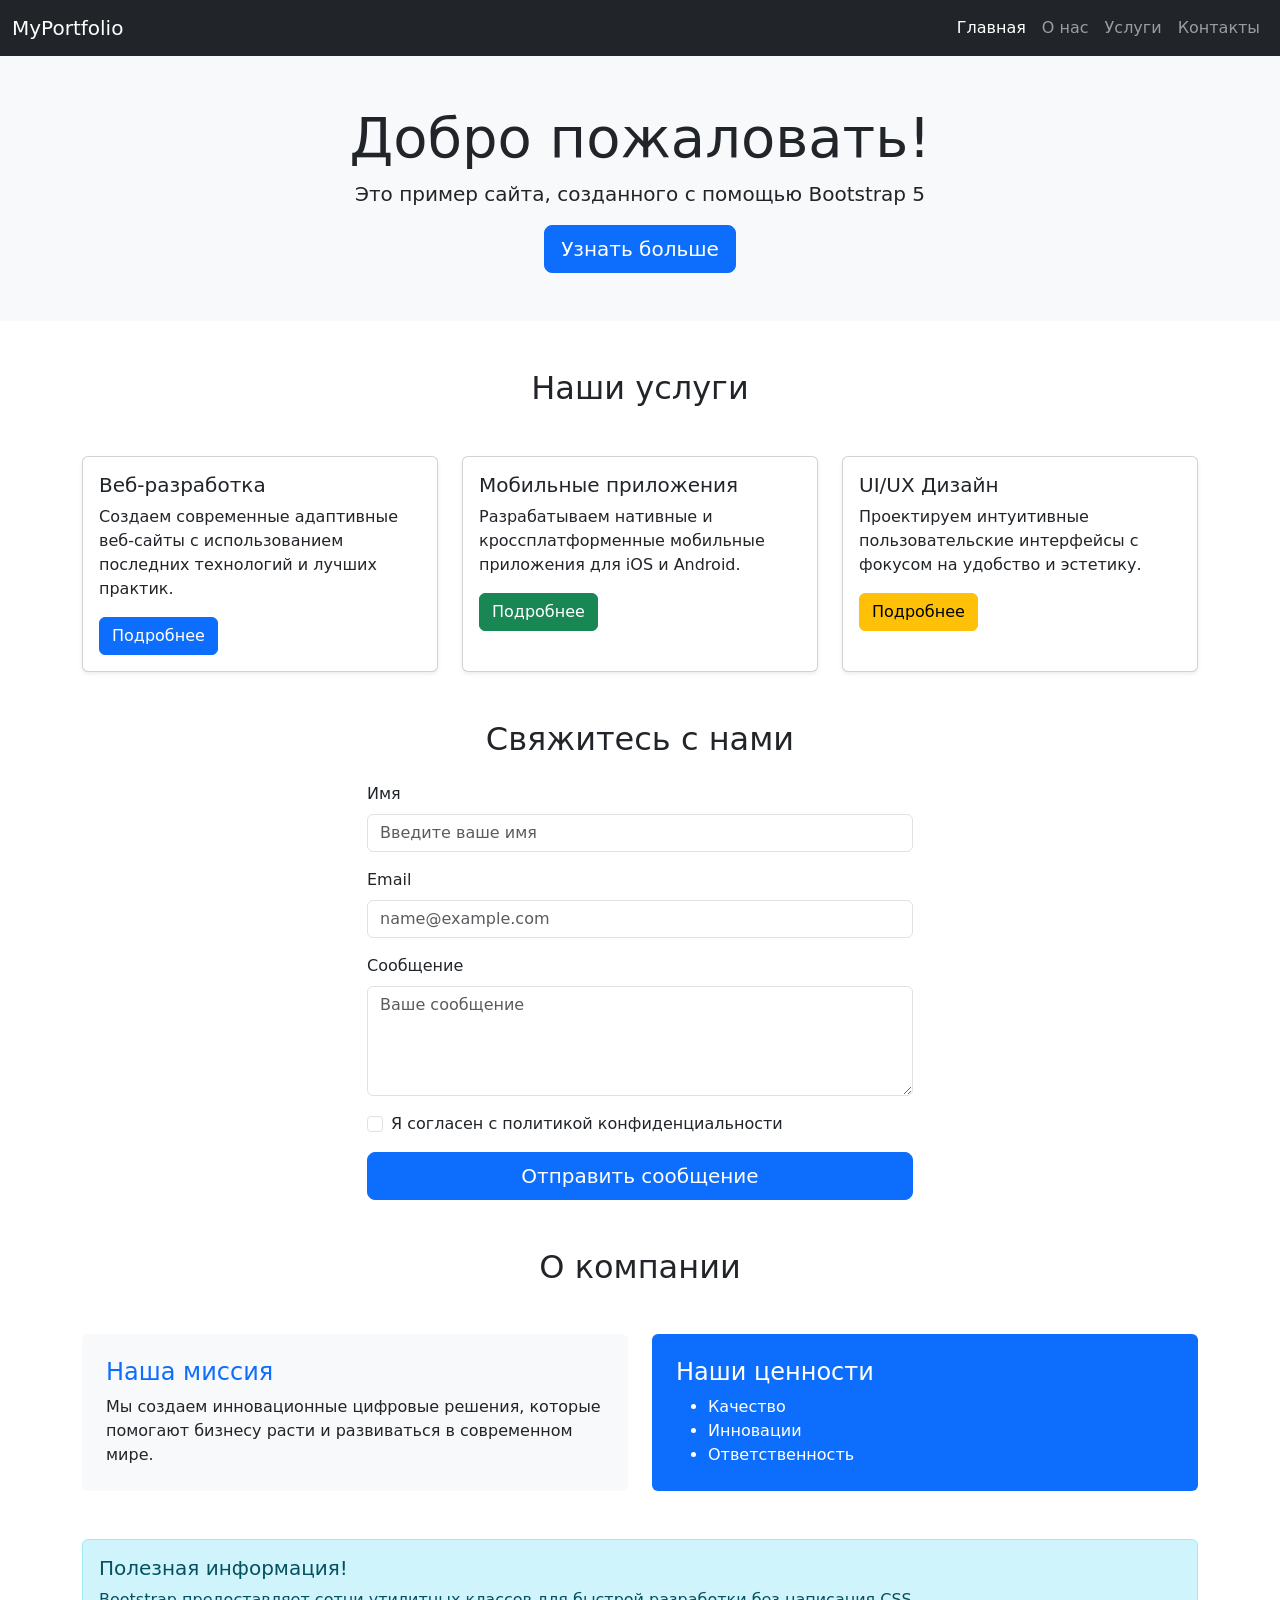
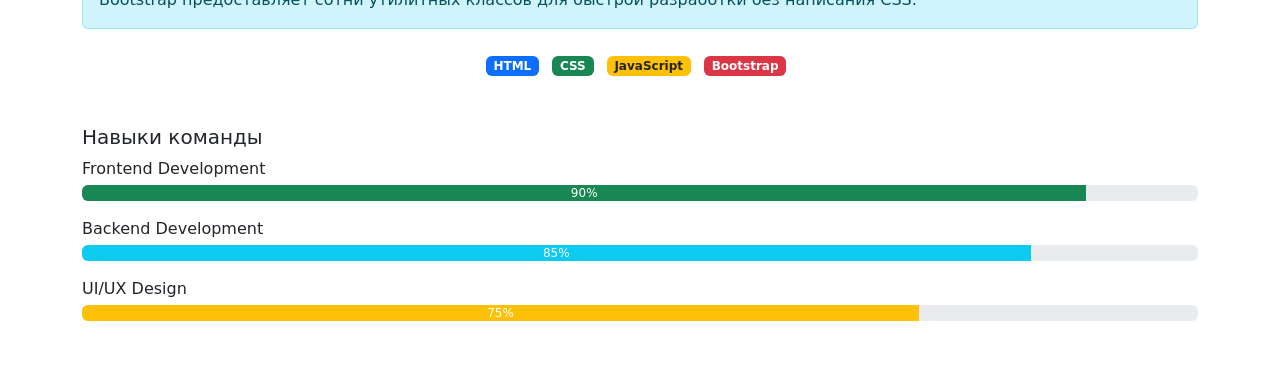
==== index.html @ 02b5f394 "Step 7: Bootstrap utility classes" ====
<!DOCTYPE html>
<html lang="ru">

<head>
    <meta charset="UTF-8">
    <meta name="viewport" content="width=device-width, initial-scale=1.0">
    <title>Bootstrap LAB - Abdulin</title>
    <!-- Bootstrap CSS-->
    <link href="https://cdn.jsdelivr.net/npm/bootstrap@5.3.8/dist/css/bootstrap.min.css" rel="stylesheet"
        integrity="sha384-sRIl4kxILFvY47J16cr9ZwB07vP4J8+LH7qKQnuqkuIAvNWLzeN8tE5YBujZqJLB" crossorigin="anonymous" />
    <link rel="stylesheet" href="custom.css" />
</head>

<body>
    <!-- Bootstrap Bundle with Popper-->
    <script src="https://cdn.jsdelivr.net/npm/bootstrap@5.3.8/dist/js/bootstrap.bundle.min.js"
        integrity="sha384-FKyoEForCGlyvwx9Hj09JcYn3nv7wiPVlz7YYwJrWVcXK/BmnVDxM+D2scQbITxI"
        crossorigin="anonymous"></script>
    <!-- Навигационная панель -->
    <nav class="navbar navbar-expand-lg navbar-dark bg-dark">
        <div class="container-fluid">
            <a class="navbar-brand" href="#">MyPortfolio</a>
            <!-- Кнопка для мобильного меню -->
            <button class="navbar-toggler" type="button" data-bs-toggle="collapse" data-bs-target="#navbarNav"
                aria-controls="navbarNav" aria-expanded="false" aria-label="Toggle navigation">
                <span class="navbar-toggler-icon"></span>
            </button>
            <!-- Пункты меню -->
            <div class="collapse navbar-collapse" id="navbarNav">
                <ul class="navbar-nav ms-auto">
                    <li class="nav-item">
                        <a class="nav-link active" href="#home">Главная</a>
                    </li>
                    <li class="nav-item">
                        <a class="nav-link" href="#about">О нас</a>
                    </li>
                    <li class="nav-item">
                        <a class="nav-link" href="#services">Услуги</a>
                    </li>
                    <li class="nav-item">
                        <a class="nav-link" href="#contact">Контакты</a>
                    </li>
                </ul>
            </div>
        </div>
    </nav>
    <!-- Hero секция -->
    <div class="container-fluid bg-light py-5" id="home">
        <div class="container text-center">
            <h1 class="display-4">Добро пожаловать!</h1>
            <p class="lead">Это пример сайта, созданного с помощью Bootstrap 5</p>
            <button class="btn btn-primary btn-lg">Узнать больше</button>
        </div>
    </div>
    <!-- Секция с карточками -->
    <div class="container my-5" id="services">
        <h2 class="text-center mb-5">Наши услуги</h2>
        <div class="row g-4">
            <!-- Карточка 1 -->
            <div class="col-12 col-md-6 col-lg-4">
                <div class="card h-100 shadow-sm">
                    <div class="card-body">
                        <h5 class="card-title">Веб-разработка</h5>
                        <p class="card-text">
                            Создаем современные адаптивные веб-сайты с использованием
                            последних технологий и лучших практик.
                        </p>
                        <a href="#" class="btn btn-primary">Подробнее</a>
                    </div>
                </div>
            </div>
            <!-- Карточка 2 -->
            <div class="col-12 col-md-6 col-lg-4">
                <div class="card h-100 shadow-sm">
                    <div class="card-body">
                        <h5 class="card-title">Мобильные приложения</h5>
                        <p class="card-text">
                            Разрабатываем нативные и кроссплатформенные мобильные приложения
                            для iOS и Android.
                        </p>
                        <a href="#" class="btn btn-success">Подробнее</a>
                    </div>
                </div>
            </div>
            <!-- Карточка 3 -->
            <div class="col-12 col-md-6 col-lg-4">
                <div class="card h-100 shadow-sm">
                    <div class="card-body">
                        <h5 class="card-title">UI/UX Дизайн</h5>
                        <p class="card-text">
                            Проектируем интуитивные пользовательские интерфейсы с фокусом на
                            удобство и эстетику.
                        </p>
                        <a href="#" class="btn btn-warning">Подробнее</a>
                    </div>
                </div>
            </div>
        </div>
    </div>
    <!-- формы для валидацией и адаптивностью-->
    <!-- Секция с формой -->
    <div class="container my-5" id="contact">
        <div class="row justify-content-center">
            <div class="col-lg-6">
                <h2 class="text-center mb-4">Свяжитесь с нами</h2>
                <form id="contactForm" class="needs-validation" novalidate>
                    <!-- Имя -->
                    <div class="mb-3">
                        <label for="name" class="form-label">Имя</label>
                        <input type="text" class="form-control" id="name" placeholder="Введите ваше имя" required
                            </body>

                        <div class="invalid-feedback">Пожалуйста, введите ваше имя</div>
                    </div>
                    <!-- Email -->
                    <div class="mb-3">
                        <label for="email" class="form-label">Email</label>
                        <input type="email" class="form-control" id="email" placeholder="name@example.com" required />
                        <div class="invalid-feedback">
                            Пожалуйста, введите корректный email
                        </div>
                    </div>
                    <!-- Сообщение -->
                    <div class="mb-3">
                        <label for="message" class="form-label">Сообщение</label>
                        <textarea class="form-control" id="message" rows="4" placeholder="Ваше сообщение"
                            required></textarea>
                        <div class="invalid-feedback">Пожалуйста, введите сообщение</div>
                    </div>
                    <!-- Checkbox -->
                    <div class="mb-3 form-check">
                        <input type="checkbox" class="form-check-input" id="agree" required />
                        <label class="form-check-label" for="agree">
                            Я согласен с политикой конфиденциальности
                        </label>
                        <div class="invalid-feedback">
                            Вы должны согласиться с условиями
                        </div>
                    </div>
                    <!-- Кнопка отправки -->
                    <div class="d-grid">
                        <button type="submit" class="btn btn-primary btn-lg">
                            Отправить сообщение
                        </button>
                    </div>
                </form>
            </div>
        </div>
    </div>
    <script>
        // Валидация формы Bootstrap
        (function () {
            "use strict";
            const form = document.getElementById("contactForm");
            form.addEventListener(
                "submit",
                function (event) {
                    if (!form.checkValidity()) {
                        event.preventDefault();
                        event.stopPropagation();
                    } else {
                        event.preventDefault();
                        alert("Форма успешно отправлена!");
                        form.reset();
                        form.classList.remove("was-validated");
                    }
                    form.classList.add("was-validated");
                },
                false
            );
        })();
    </script>
    <!-- Секция утилитных классов -->
    <div class="container my-5" id="about">
        <h2 class="text-center mb-5">О компании</h2>
        <!-- Отступы и выравнивание -->
        <div class="row">
            <div class="col-md-6 mb-4">
                <div class="p-4 bg-light rounded">
                    <h4 class="text-primary">Наша миссия</h4>
                    <p class="mb-0">
                        Мы создаем инновационные цифровые решения, которые помогают
                        бизнесу расти и развиваться в современном мире.
                    </p>
                </div>
            </div>
            <div class="col-md-6 mb-4">
                <div class="p-4 bg-primary text-white rounded">
                    <h4>Наши ценности</h4>
                    <ul class="mb-0">
                        <li>Качество</li>
                        <li>Инновации</li>
                        <li>Ответственность</li>
                    </ul>
                </div>
            </div>
        </div>
        <!-- Примеры утилитных классов -->
        <div class="alert alert-info mt-4" role="alert">
            <h5 class="alert-heading">Полезная информация!</h5>
            <p class="mb-0">
                Bootstrap предоставляет сотни утилитных классов для быстрой разработки
                без написания CSS.
            </p>
        </div>
        <!-- Бейджи и кнопки -->
        <div class="text-center mt-4">
            <span class="badge bg-primary me-2">HTML</span>
            <span class="badge bg-success me-2">CSS</span>
            <span class="badge bg-warning text-dark me-2">JavaScript</span>
            <span class="badge bg-danger me-2">Bootstrap</span>
        </div>
        <!-- Прогресс-бары -->
        <div class="mt-5">
            <h5>Навыки команды</h5>
            <div class="mb-3">
                <label class="mb-1">Frontend Development</label>
                <div class="progress">
                    <div class="progress-bar bg-success" role="progressbar" style="width: 90%" aria-valuenow="90"
                        aria-valuemin="0" aria-valuemax="100">
                        90%
                    </div>
                </div>
            </div>
            <div class="mb-3">
                <label class="mb-1">Backend Development</label>
                <div class="progress">
                    <div class="progress-bar bg-info" role="progressbar" style="width: 85%" aria-valuenow="85"
                        aria-valuemin="0" aria-valuemax="100">
                        85%
                    </div>
                </div>
            </div>
            <div class="mb-3">
                <label class="mb-1">UI/UX Design</label>
                <div class="progress">
                    <div class="progress-bar bg-warning" role="progressbar" style="width: 75%" aria-valuenow="75"
                        aria-valuemin="0" aria-valuemax="100">
                        75%
                    </div>
                </div>
            </div>
        </div>
    </div>
</body>

</html>
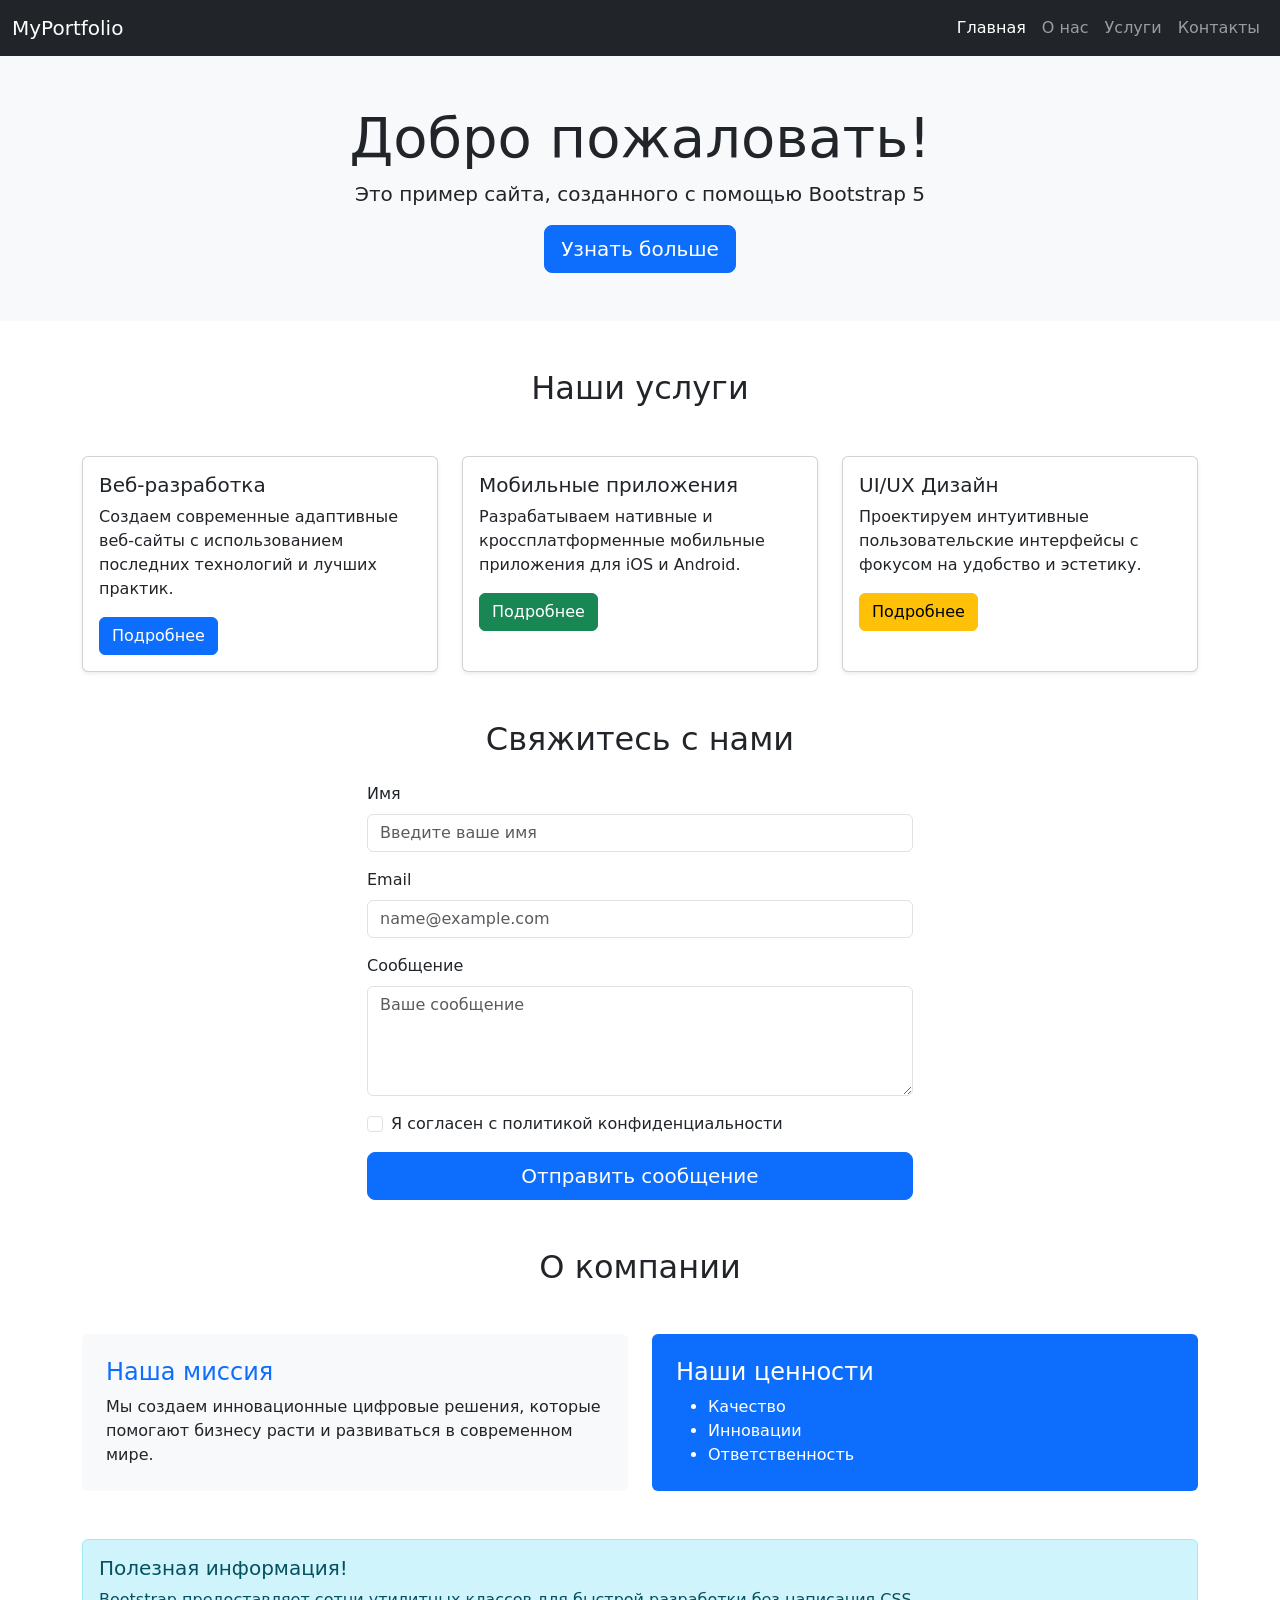
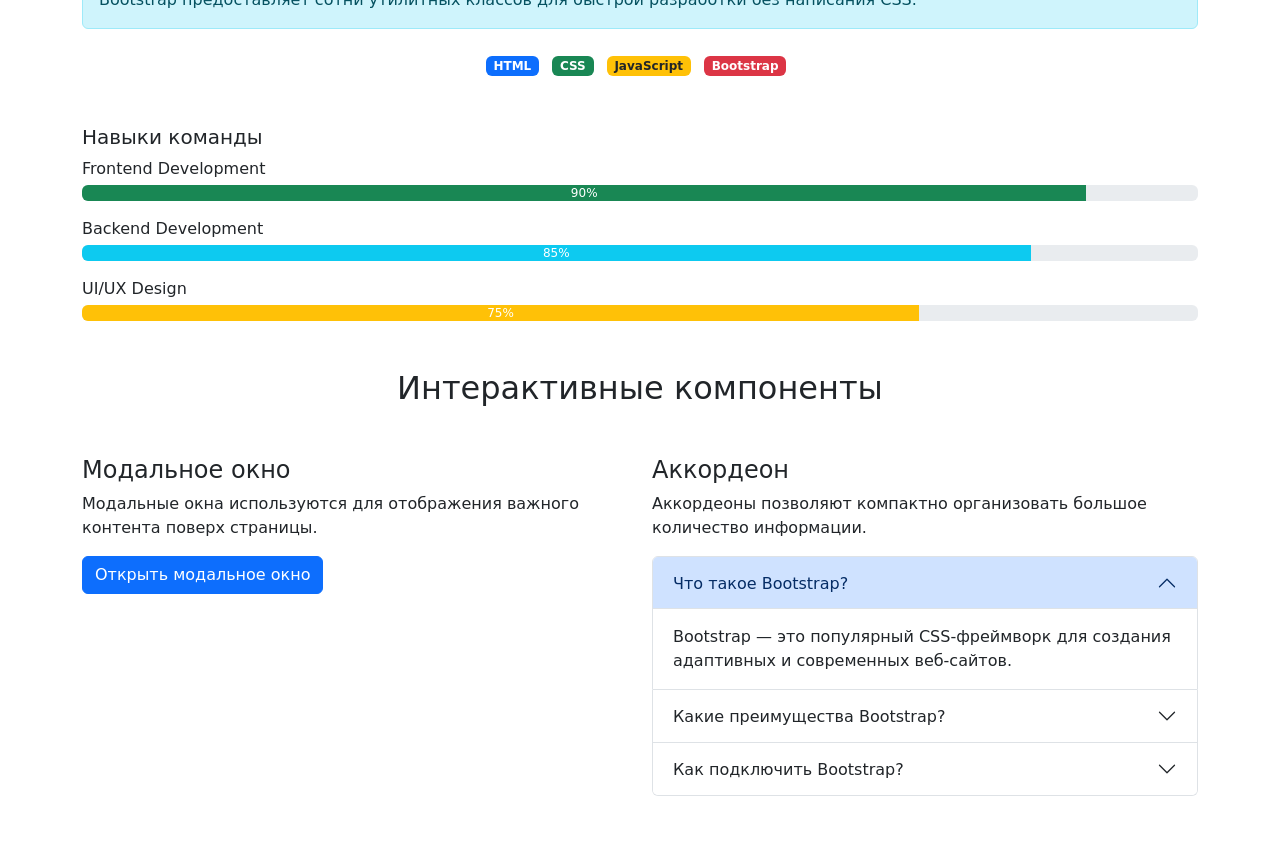
==== commit 86b6b4f3: "Step 8: Bootstrap modal and accordion" ====
--- a/index.html
+++ b/index.html
@@ -170,6 +170,9 @@
             );
         })();
     </script>
+
+    <!--Шаг 7-->
+
     <!-- Секция утилитных классов -->
     <div class="container my-5" id="about">
         <h2 class="text-center mb-5">О компании</h2>
@@ -242,6 +245,111 @@
             </div>
         </div>
     </div>
+
+    <!--Шаг 8-->
+
+    <!-- Секция с модальным окном и аккордеоном -->
+    <div class="container my-5">
+        <h2 class="text-center mb-5">Интерактивные компоненты</h2>
+        <div class="row">
+            <!-- Модальное окно -->
+            <div class="col-md-6 mb-4">
+                <h4>Модальное окно</h4>
+                <p>
+                    Модальные окна используются для отображения важного контента поверх
+                    страницы.
+                </p>
+                <!-- Кнопка открытия модального окна -->
+                <button type="button" class="btn btn-primary" data-bs-toggle="modal" data-bs-target="#exampleModal">
+                    Открыть модальное окно
+                </button>
+                <!-- Само модальное окно -->
+                <div class="modal fade" id="exampleModal" tabindex="-1" aria-labelledby="exampleModalLabel"
+                    aria-hidden="true">
+                    <div class="modal-dialog modal-dialog-centered">
+                        <div class="modal-content">
+                            <div class="modal-header">
+                                <h5 class="modal-title" id="exampleModalLabel">
+                                    Добро пожаловать!
+                                </h5>
+                                <button type="button" class="btn-close" data-bs-dismiss="modal"
+                                    aria-label="Close"></button>
+                            </div>
+                            <div class="modal-body">
+                                Это пример модального окна Bootstrap. Здесь может быть любой
+                                контент: текст, формы, изображения.
+                            </div>
+                            <div class="modal-footer">
+                                <button type="button" class="btn btn-secondary" data-bs-dismiss="modal">
+                                    Закрыть
+                                </button>
+                                <button type="button" class="btn btn-primary">
+                                    Сохранить изменения
+                                </button>
+                            </div>
+                        </div>
+                    </div>
+                </div>
+            </div>
+            <!-- Аккордеон -->
+            <div class="col-md-6 mb-4">
+                <h4>Аккордеон</h4>
+                <p>
+                    Аккордеоны позволяют компактно организовать большое количество информации.
+                </p>
+                <div class="accordion" id="accordionExample">
+                    <!-- Элемент 1 -->
+                    <div class="accordion-item">
+                        <h2 class="accordion-header" id="headingOne">
+                            <button class="accordion-button" type="button" data-bs-toggle="collapse"
+                                data-bs-target="#collapseOne" aria-expanded="true" aria-controls="collapseOne">
+                                Что такое Bootstrap?
+                            </button>
+                        </h2>
+                        <div id="collapseOne" class="accordion-collapse collapse show" aria-labelledby="headingOne"
+                            data-bs-parent="#accordionExample">
+                            <div class="accordion-body">
+                                Bootstrap — это популярный CSS-фреймворк для создания
+                                адаптивных и современных веб-сайтов.
+                            </div>
+                        </div>
+                    </div>
+                    <!-- Элемент 2 -->
+                    <div class="accordion-item">
+                        <h2 class="accordion-header" id="headingTwo">
+                            <button class="accordion-button collapsed" type="button" data-bs-toggle="collapse"
+                                data-bs-target="#collapseTwo" aria-expanded="false" aria-controls="collapseTwo">
+                                Какие преимущества Bootstrap?
+                            </button>
+                        </h2>
+                        <div id="collapseTwo" class="accordion-collapse collapse" aria-labelledby="headingTwo"
+                            data-bs-parent="#accordionExample">
+                            <div class="accordion-body">
+                                Быстрая разработка, готовые компоненты, адаптивность,
+                                кроссбраузерность и большое сообщество разработчиков.
+                            </div>
+                        </div>
+                    </div>
+                    <!-- Элемент 3 -->
+                    <div class="accordion-item">
+                        <h2 class="accordion-header" id="headingThree">
+                            <button class="accordion-button collapsed" type="button" data-bs-toggle="collapse"
+                                data-bs-target="#collapseThree" aria-expanded="false" aria-controls="collapseThree">
+                                Как подключить Bootstrap?
+                            </button>
+                        </h2>
+                        <div id="collapseThree" class="accordion-collapse collapse" aria-labelledby="headingThree"
+                            data-bs-parent="#accordionExample">
+                            <div class="accordion-body">
+                                Bootstrap можно подключить через CDN (быстро) или установить
+                                локально через npm (для продакшн-проектов).
+                            </div>
+                        </div>
+                    </div>
+                </div>
+            </div>
+        </div>
+    </div>
 </body>
 
 </html>
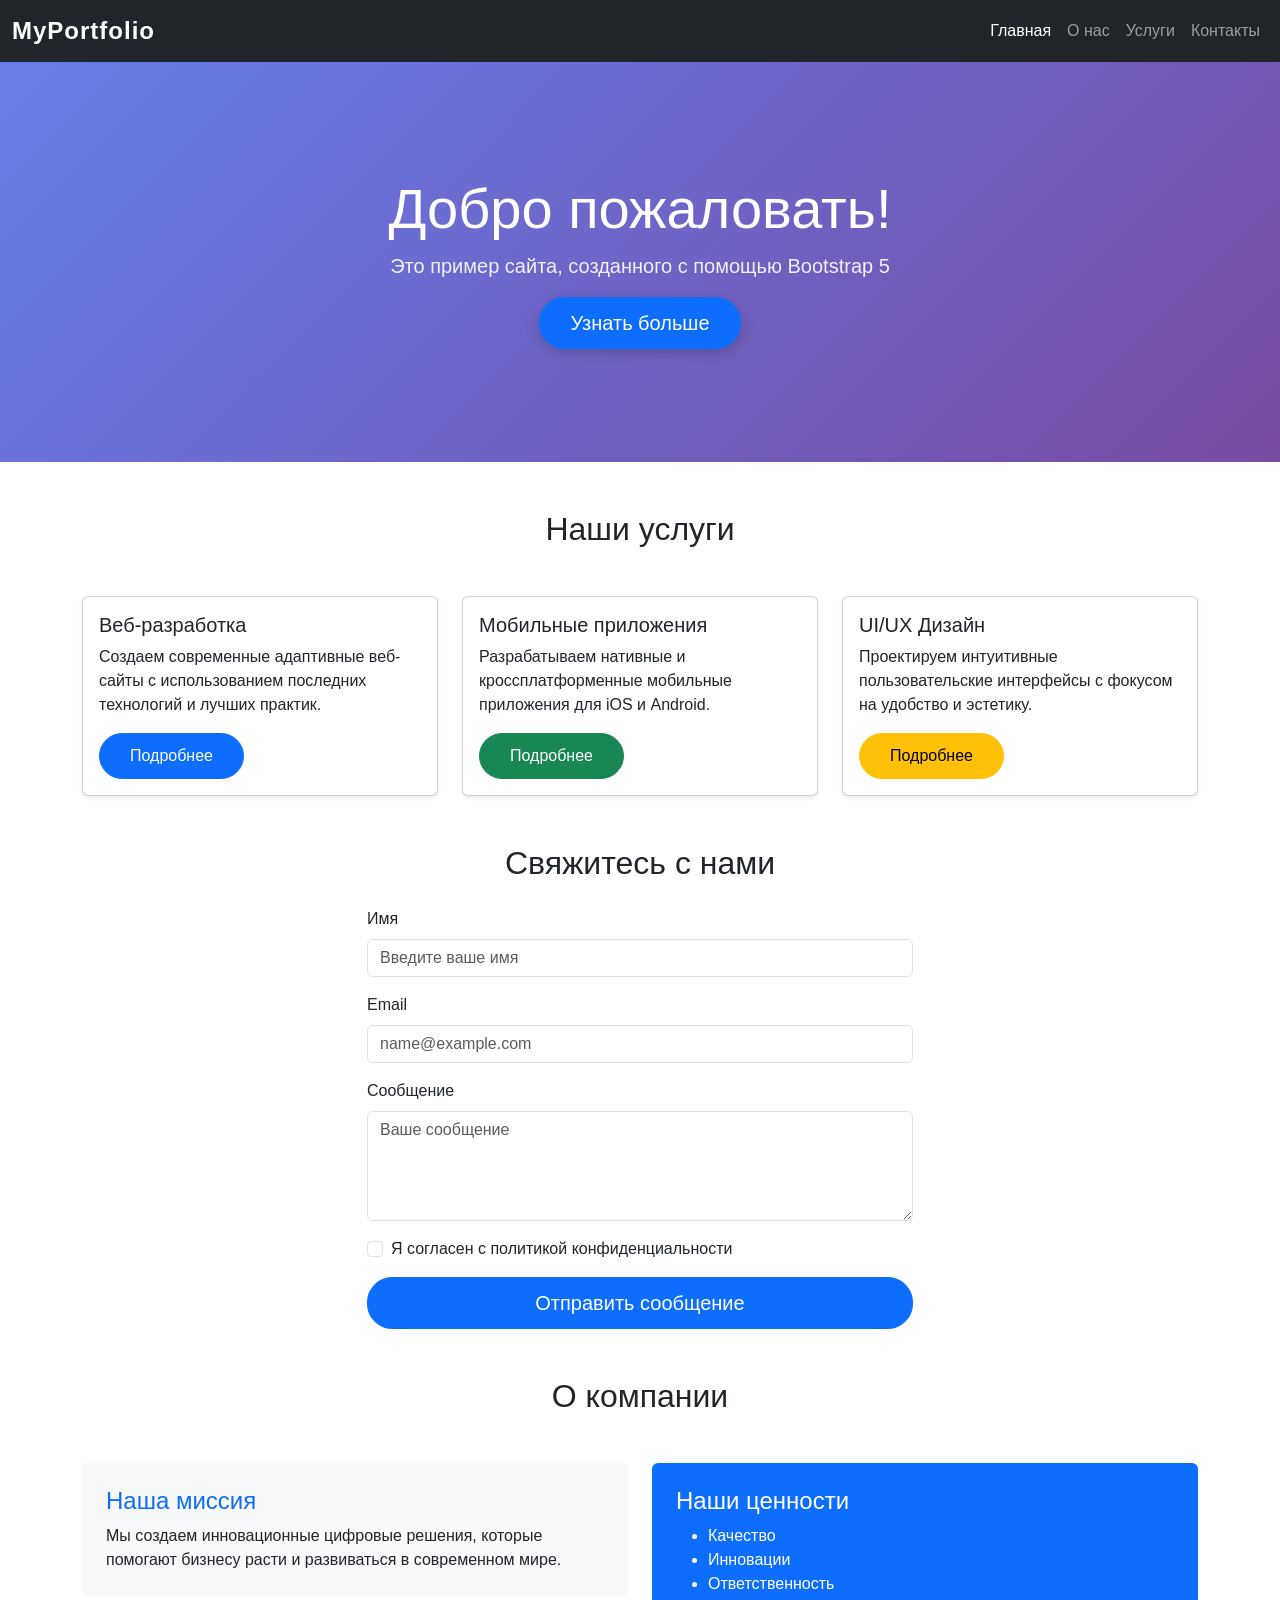
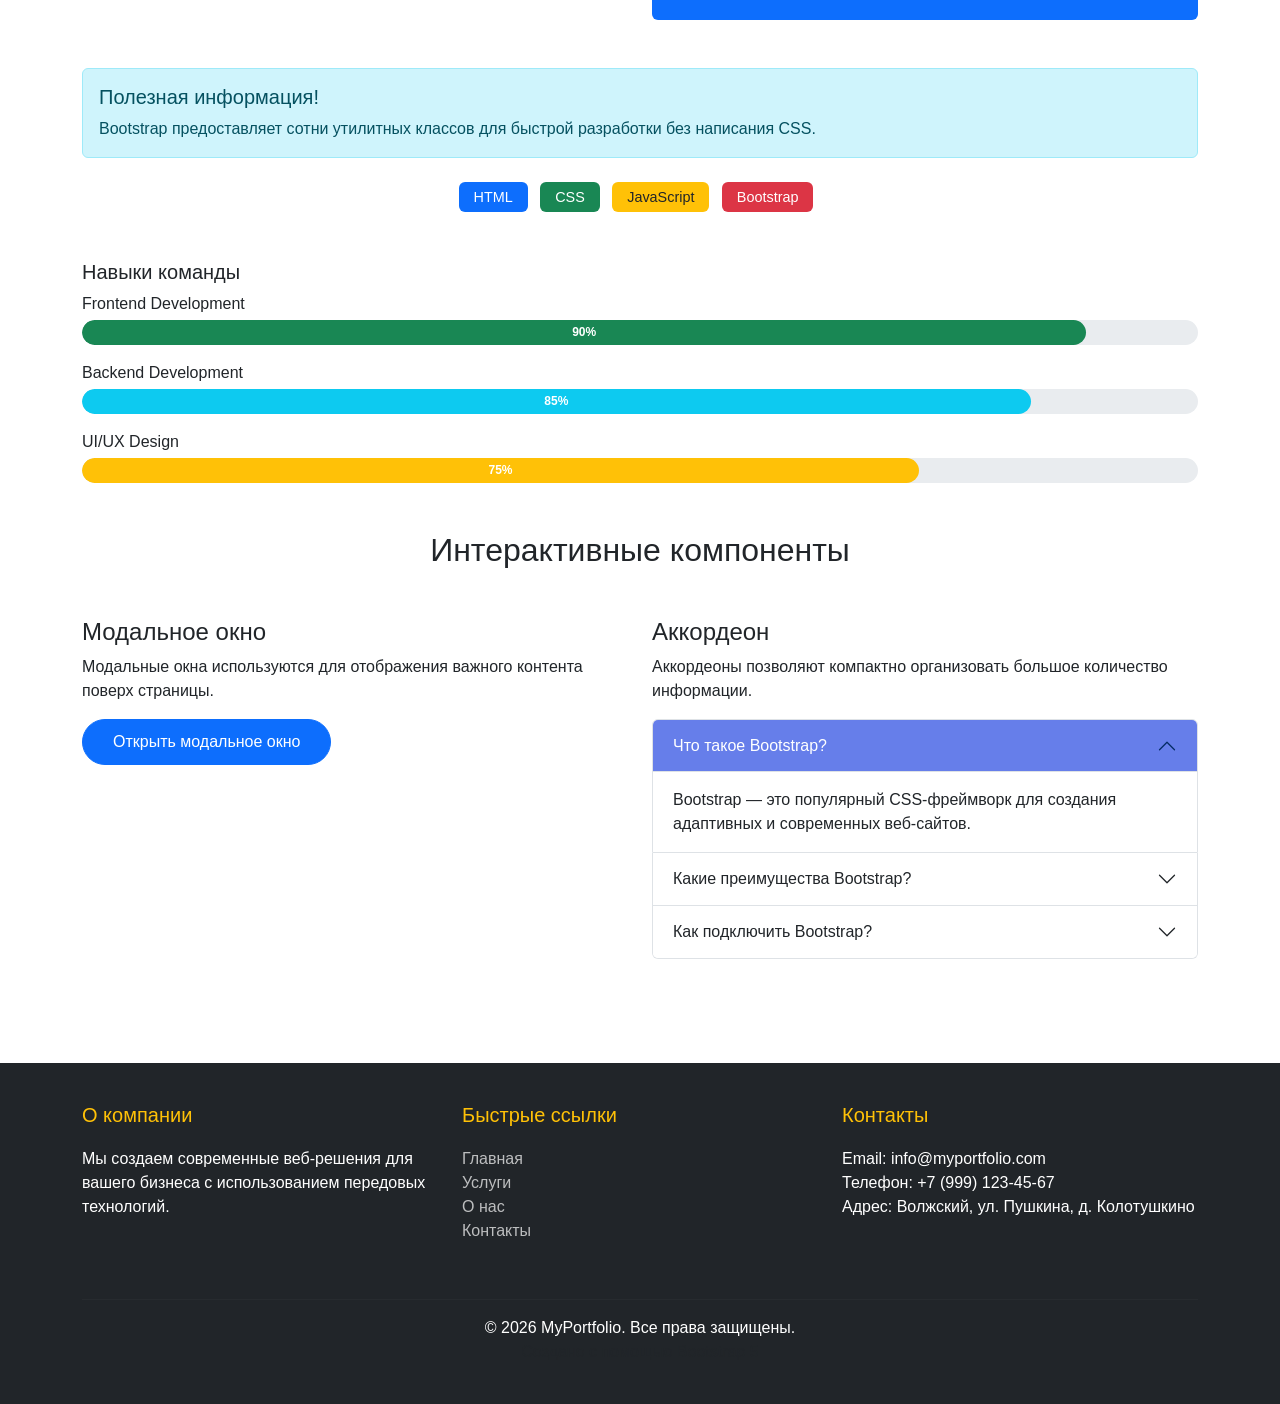
==== commit 43ab26dc: "Step 9: custom CSS styles for Bootstrap" ====
--- a/index.html
+++ b/index.html
@@ -350,6 +350,45 @@
             </div>
         </div>
     </div>
+
+    <!--Шаг 9-->
+
+    <!-- Футер -->
+    <footer>
+        <div class="container">
+            <div class="row">
+                <div class="col-md-4 mb-4">
+                    <h5>О компании</h5>
+                    <p>
+                        Мы создаем современные веб-решения для вашего бизнеса с
+                        использованием передовых технологий.
+                    </p>
+                </div>
+                <div class="col-md-4 mb-4">
+                    <h5>Быстрые ссылки</h5>
+                    <ul class="list-unstyled">
+                        <li><a href="#home">Главная</a></li>
+                        <li><a href="#services">Услуги</a></li>
+                        <li><a href="#about">О нас</a></li>
+                        <li><a href="#contact">Контакты</a></li>
+                    </ul>
+                </div>
+                <div class="col-md-4 mb-4">
+                    <h5>Контакты</h5>
+                    <ul class="list-unstyled">
+                        <li>Email: info@myportfolio.com</li>
+                        <li>Телефон: +7 (999) 123-45-67</li>
+                        <li>Адрес: Волжский, ул. Пушкина, д. Колотушкино</li>
+                    </ul>
+                </div>
+            </div>
+            <hr style="border-color: rgba(255, 255, 255, 0.1)" />
+            <div class="text-center mt-3">
+                <p class="mb-0">&copy; 2026 MyPortfolio. Все права защищены.</p>
+                <p class="mb-0 text-muted">Создано с помощью Bootstrap 5</p>
+            </div>
+        </div>
+    </footer>
 </body>
 
 </html>
--- a/custom.css
+++ b/custom.css
@@ -0,0 +1,152 @@
+.card {
+    transition: transform 0.3s ease;
+}
+
+.card:hover {
+    transform: scale(1.05);
+}
+
+/* шаг 9*/
+
+/* Общие стили */
+body {
+    font-family: "Segoe UI", Tahoma, Geneva, Verdana, sans-serif;
+}
+
+/* Кастомные цвета для навбара */
+.navbar-brand {
+    font-weight: bold;
+    font-size: 1.5rem;
+    letter-spacing: 1px;
+}
+
+.navbar-dark .navbar-nav .nav-link:hover {
+    color: #ffc107 !important;
+    transition: color 0.3s ease;
+}
+
+/* Улучшение Hero-секции */
+#home {
+    background: linear-gradient(135deg, #667eea 0%, #764ba2 100%);
+    color: white;
+    min-height: 400px;
+    display: flex;
+    align-items: center;
+}
+
+#home h1 {
+    color: white;
+}
+
+#home .lead {
+    color: rgba(255, 255, 255, 0.9);
+}
+
+#home .btn {
+    box-shadow: 0 4px 15px rgba(0, 0, 0, 0.2);
+    transition: transform 0.3s ease;
+}
+
+#home .btn:hover {
+    transform: translateY(-3px);
+    box-shadow: 0 6px 20px rgba(0, 0, 0, 0.3);
+}
+
+/* Анимация для карточек */
+.card {
+    transition: transform 0.3s ease, box-shadow 0.3s ease;
+}
+
+.card:hover {
+    transform: translateY(-10px);
+    box-shadow: 0 10px 30px rgba(0, 0, 0, 0.15) !important;
+}
+
+/* Стилизация кнопок */
+.btn {
+    border-radius: 25px;
+    padding: 10px 30px;
+    font-weight: 500;
+    transition: all 0.3s ease;
+}
+
+/* Улучшение формы */
+.form-control:focus {
+    border-color: #667eea;
+    box-shadow: 0 0 0 0.2rem rgba(102, 126, 234, 0.25);
+}
+
+/* Анимация для бейджей */
+.badge {
+    padding: 8px 15px;
+    font-size: 0.9rem;
+    font-weight: 500;
+    transition: transform 0.2s ease;
+}
+
+.badge:hover {
+    transform: scale(1.1);
+    cursor: pointer;
+}
+
+/* Стилизация прогресс-баров */
+.progress {
+    height: 25px;
+    border-radius: 15px;
+    background-color: #e9ecef;
+}
+
+.progress-bar {
+    border-radius: 15px;
+    font-weight: bold;
+    line-height: 25px;
+}
+
+/* Улучшение аккордеона */
+.accordion-button:not(.collapsed) {
+    background-color: #667eea;
+    color: white;
+}
+
+.accordion-button:focus {
+    box-shadow: none;
+    border-color: #667eea;
+}
+
+/* Футер */
+footer {
+    background-color: #212529;
+    color: white;
+    padding: 40px 0;
+    margin-top: 80px;
+}
+
+footer h5 {
+    color: #ffc107;
+    margin-bottom: 20px;
+}
+
+footer a {
+    color: rgba(255, 255, 255, 0.7);
+    text-decoration: none;
+    transition: color 0.3s ease;
+}
+
+footer a:hover {
+    color: #ffc107;
+}
+
+/* Адаптивность */
+@media (max-width: 768px) {
+    #home {
+        min-height: 300px;
+    }
+
+    #home h1 {
+        font-size: 2rem;
+    }
+
+    .card {
+        margin-bottom: 20px;
+    }
+}
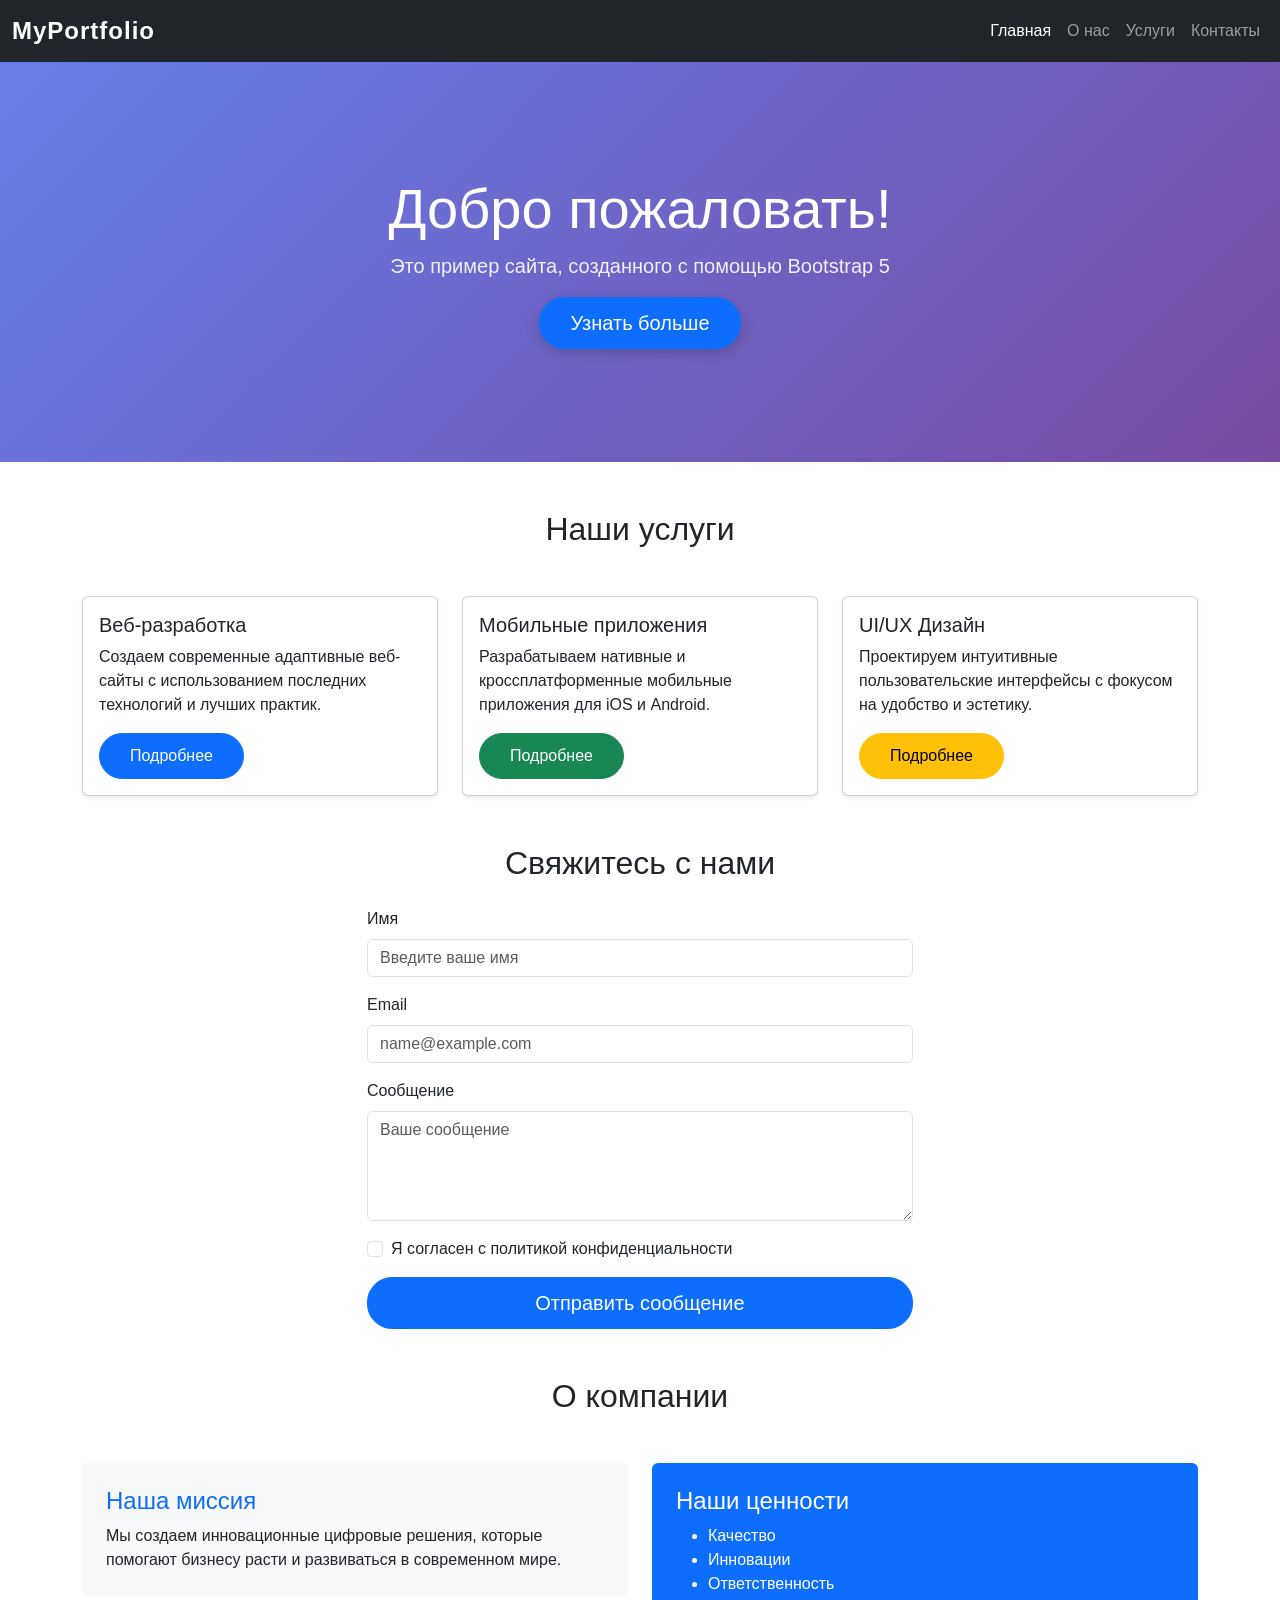
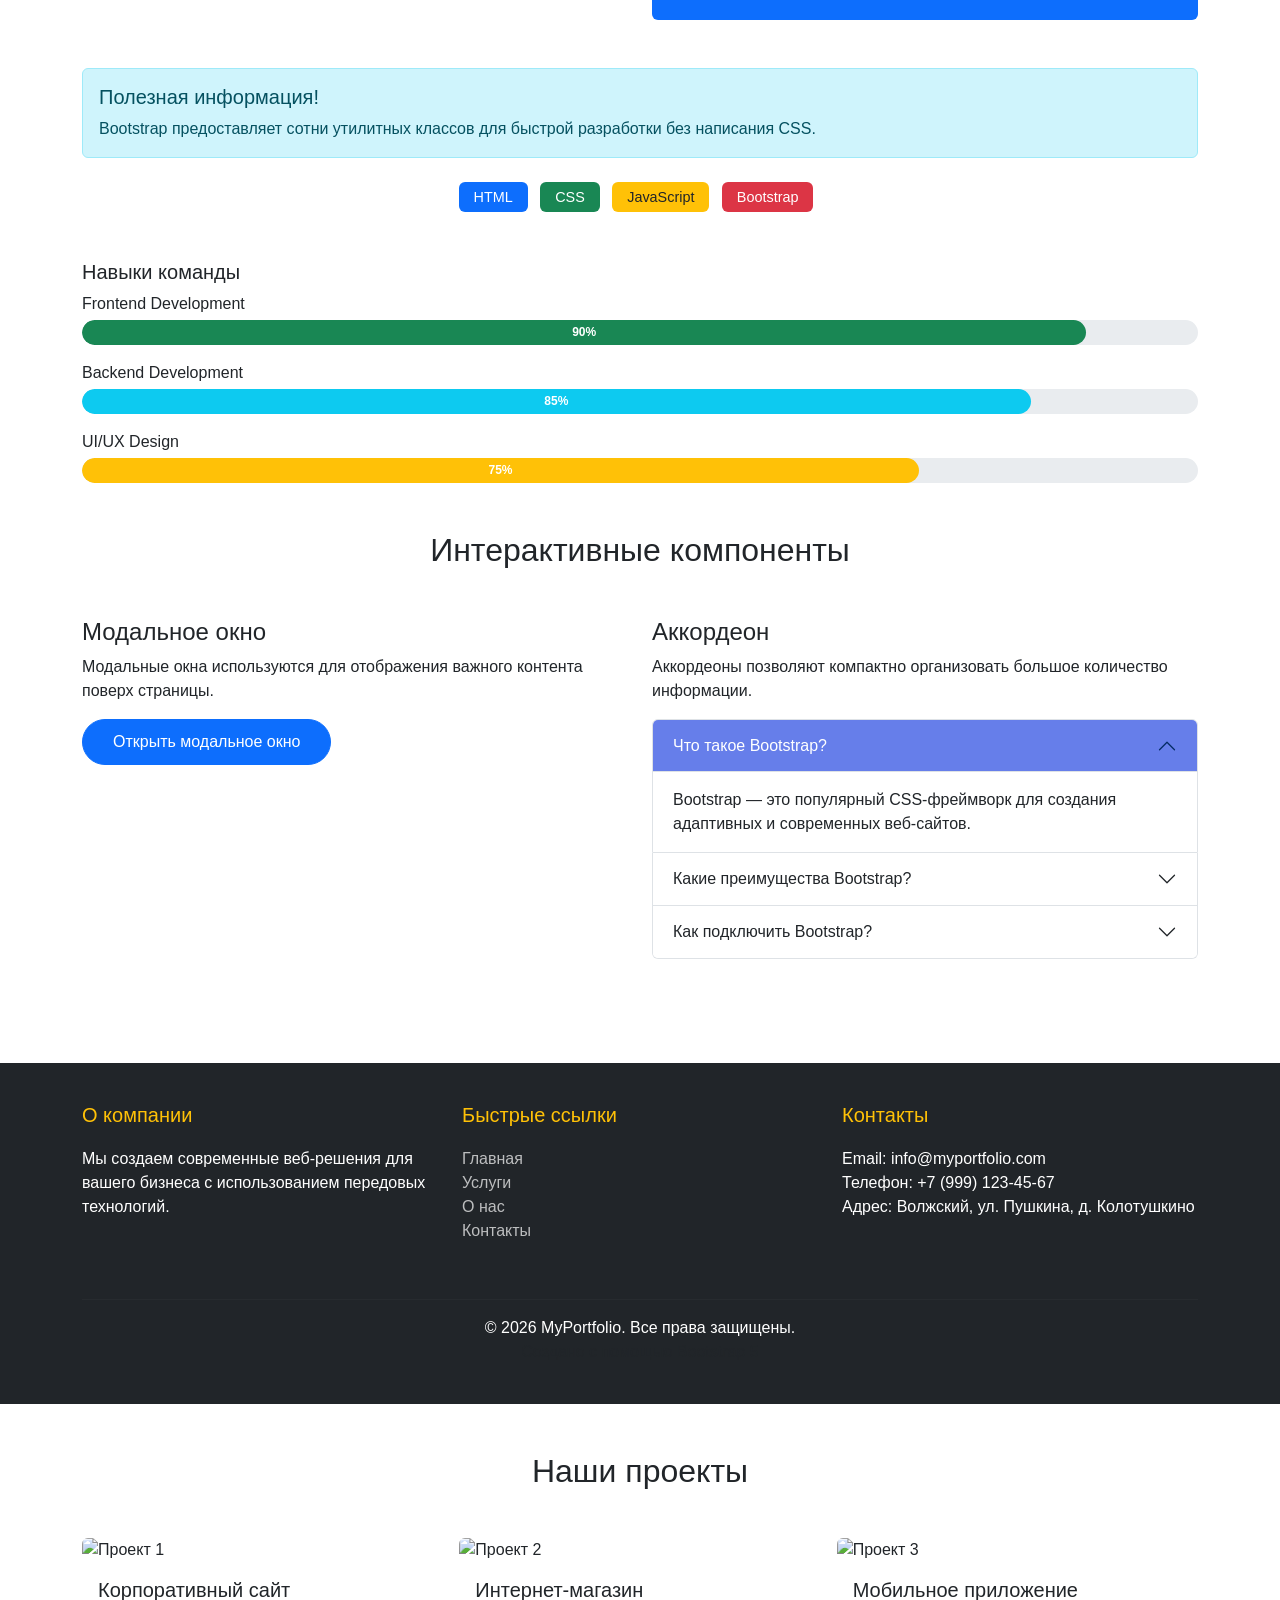
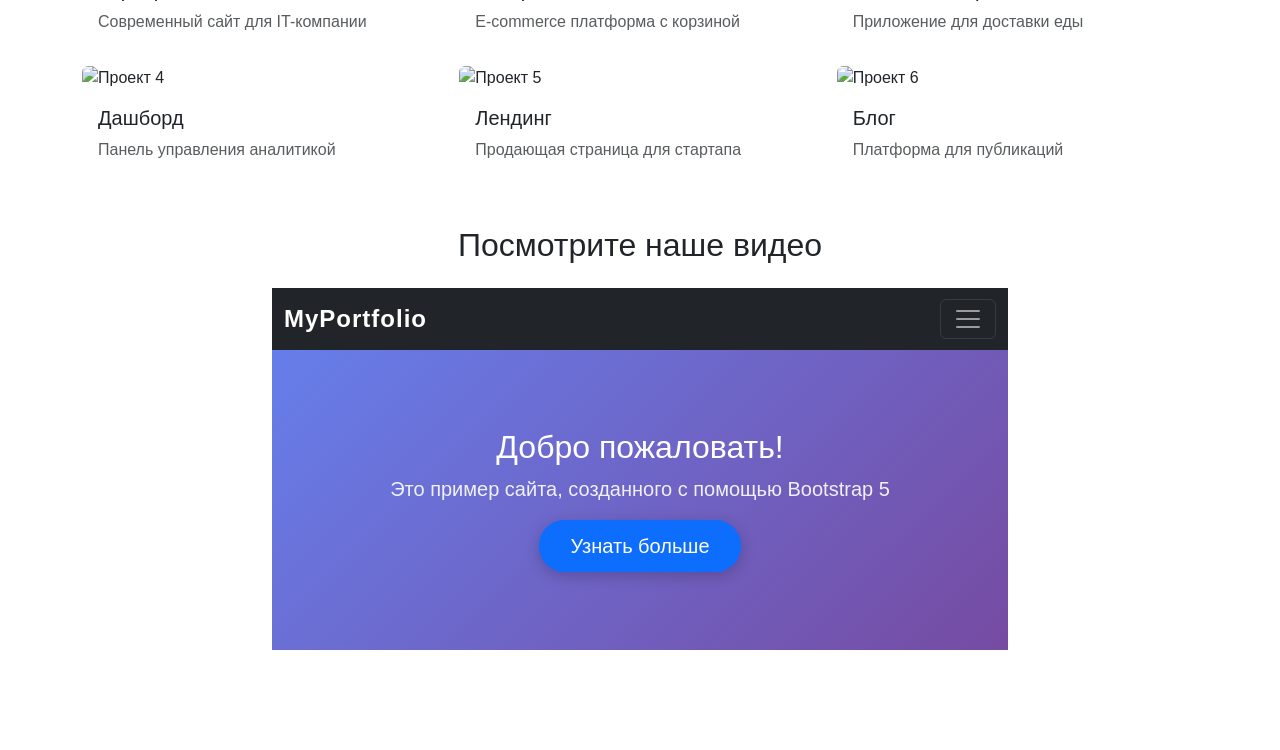
==== commit 5abed15d: "Step 10: responsive images and embedded media" ====
--- a/index.html
+++ b/index.html
@@ -389,6 +389,92 @@
             </div>
         </div>
     </footer>
+
+    <!-- Шаг 10-->
+
+    <!-- Секция с галереей изображений -->
+    <div class="container my-5">
+        <h2 class="text-center mb-5">Наши проекты</h2>
+        <div class="row g-3">
+            <div class="col-12 col-sm-6 col-lg-4">
+                <div class="card border-0">
+                    <img src="https://placeholder.apptor.studio/200/200/product1.png"
+                        class="card-img-top img-fluid rounded" alt="Проект 1" />
+                    <div class="card-body">
+                        <h5 class="card-title">Корпоративный сайт</h5>
+                        <p class="card-text text-muted">
+                            Современный сайт для IT-компании
+                        </p>
+                    </div>
+                </div>
+            </div>
+            <div class="col-12 col-sm-6 col-lg-4">
+                <div class="card border-0">
+                    <img src="https://placeholder.apptor.studio/200/200/product2.png"
+                        class="card-img-top img-fluid rounded" alt="Проект 2" />
+                    <div class="card-body">
+                        <h5 class="card-title">Интернет-магазин</h5>
+                        <p class="card-text text-muted">
+                            E-commerce платформа с корзиной
+                        </p>
+                    </div>
+                </div>
+            </div>
+            <div class="col-12 col-sm-6 col-lg-4">
+                <div class="card border-0">
+                    <img src="https://placeholder.apptor.studio/200/200/product3.png"
+                        class="card-img-top img-fluid rounded" alt="Проект 3" />
+                    <div class="card-body">
+                        <h5 class="card-title">Мобильное приложение</h5>
+                        <p class="card-text text-muted">Приложение для доставки еды</p>
+                    </div>
+                </div>
+            </div>
+            <div class="col-12 col-sm-6 col-lg-4">
+                <div class="card border-0">
+                    <img src="https://placeholder.apptor.studio/200/200/product4.png"
+                        class="card-img-top img-fluid rounded" alt="Проект 4" />
+                    <div class="card-body">
+                        <h5 class="card-title">Дашборд</h5>
+                        <p class="card-text text-muted">Панель управления аналитикой</p>
+                    </div>
+                </div>
+            </div>
+            <div class="col-12 col-sm-6 col-lg-4">
+                <div class="card border-0">
+                    <img src="https://placeholder.apptor.studio/200/200/product5.png"
+                        class="card-img-top img-fluid rounded" alt="Проект 5" />
+                    <div class="card-body">
+                        <h5 class="card-title">Лендинг</h5>
+                        <p class="card-text text-muted">
+                            Продающая страница для стартапа
+                        </p>
+                    </div>
+                </div>
+            </div>
+            <div class="col-12 col-sm-6 col-lg-4">
+                <div class="card border-0">
+                    <img src="https://placeholder.apptor.studio/200/200/product6.png"
+                        class="card-img-top img-fluid rounded" alt="Проект 6" />
+                    <div class="card-body">
+                        <h5 class="card-title">Блог</h5>
+                        <p class="card-text text-muted">Платформа для публикаций</p>
+                    </div>
+                </div>
+            </div>
+        </div>
+    </div>
+    <!-- Секция с встроенным видео -->
+    <div class="container my-5">
+        <h2 class="text-center mb-4">Посмотрите наше видео</h2>
+        <div class="row justify-content-center">
+            <div class="col-lg-8">
+                <div class="ratio ratio-16x9">
+                    <iframe src="#" title="Видео презентация" allowfullscreen></iframe>
+                </div>
+            </div>
+        </div>
+    </div>
 </body>
 
 </html>
